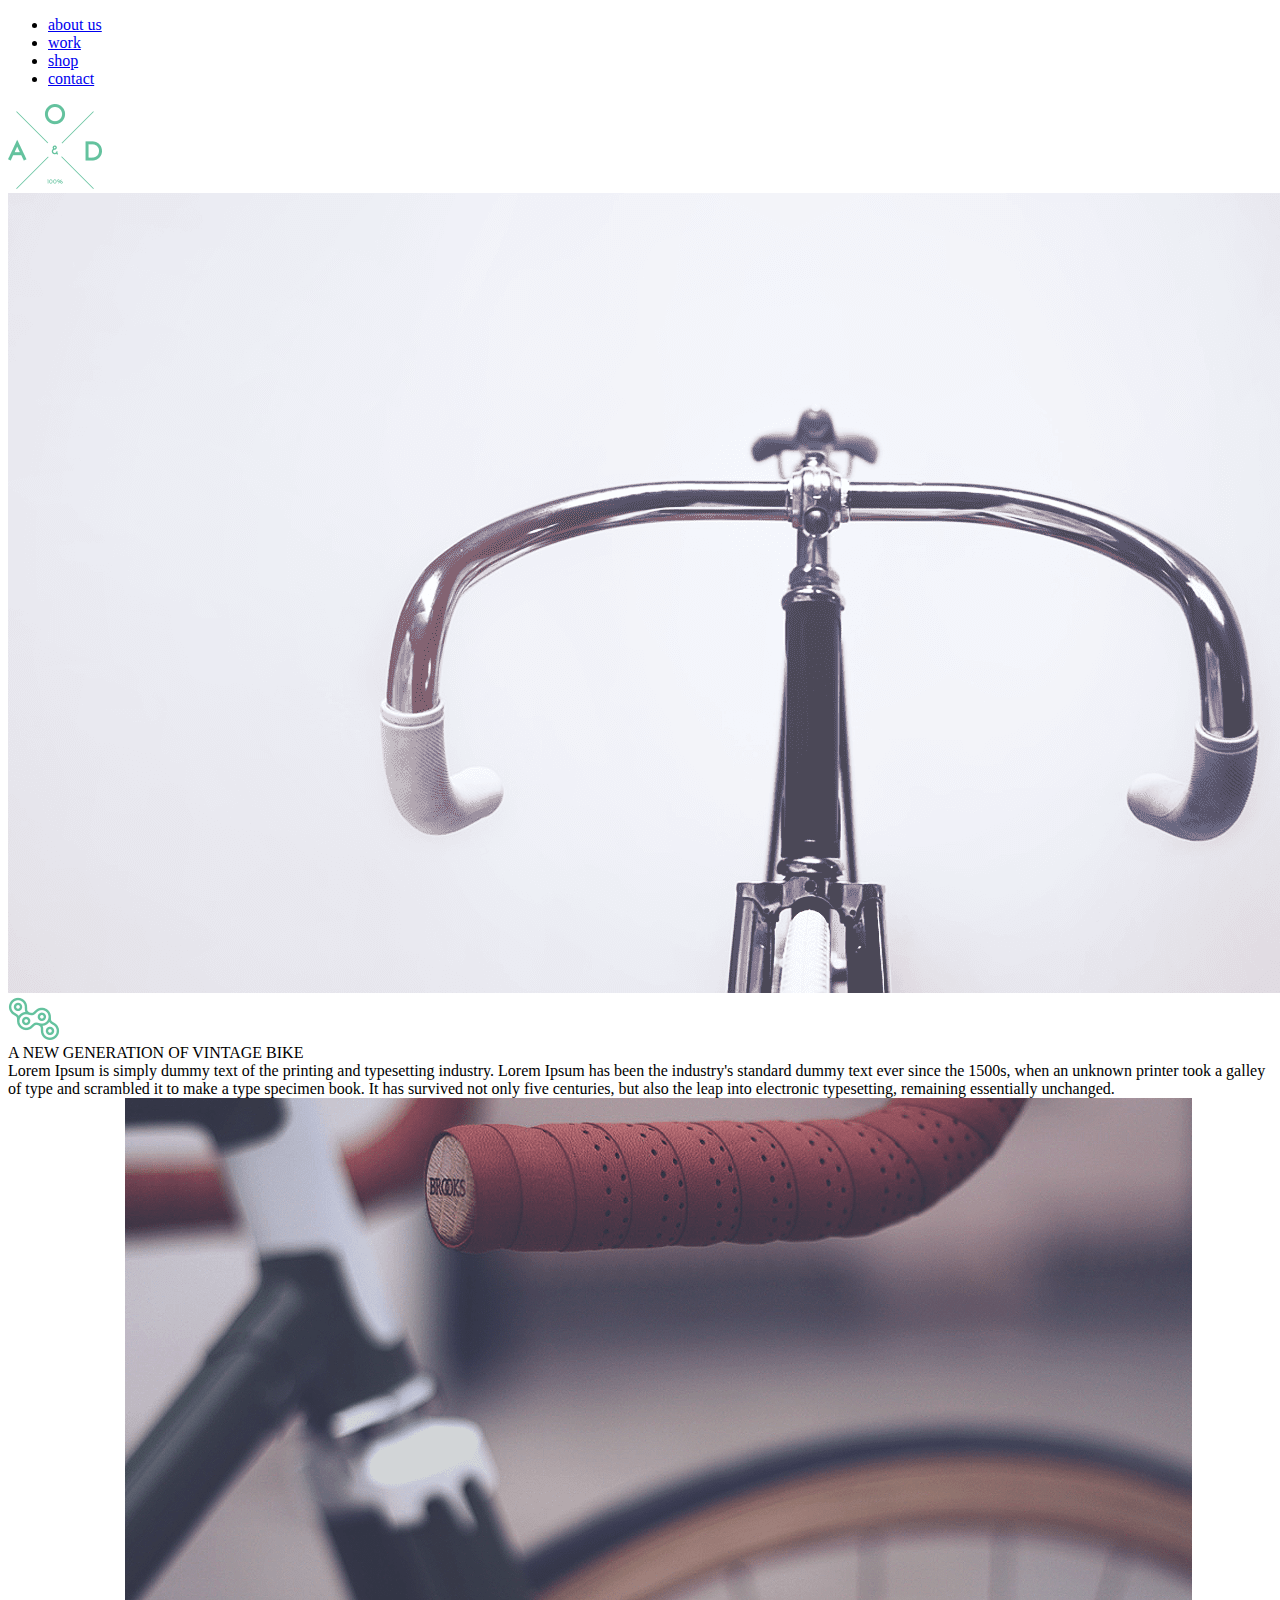
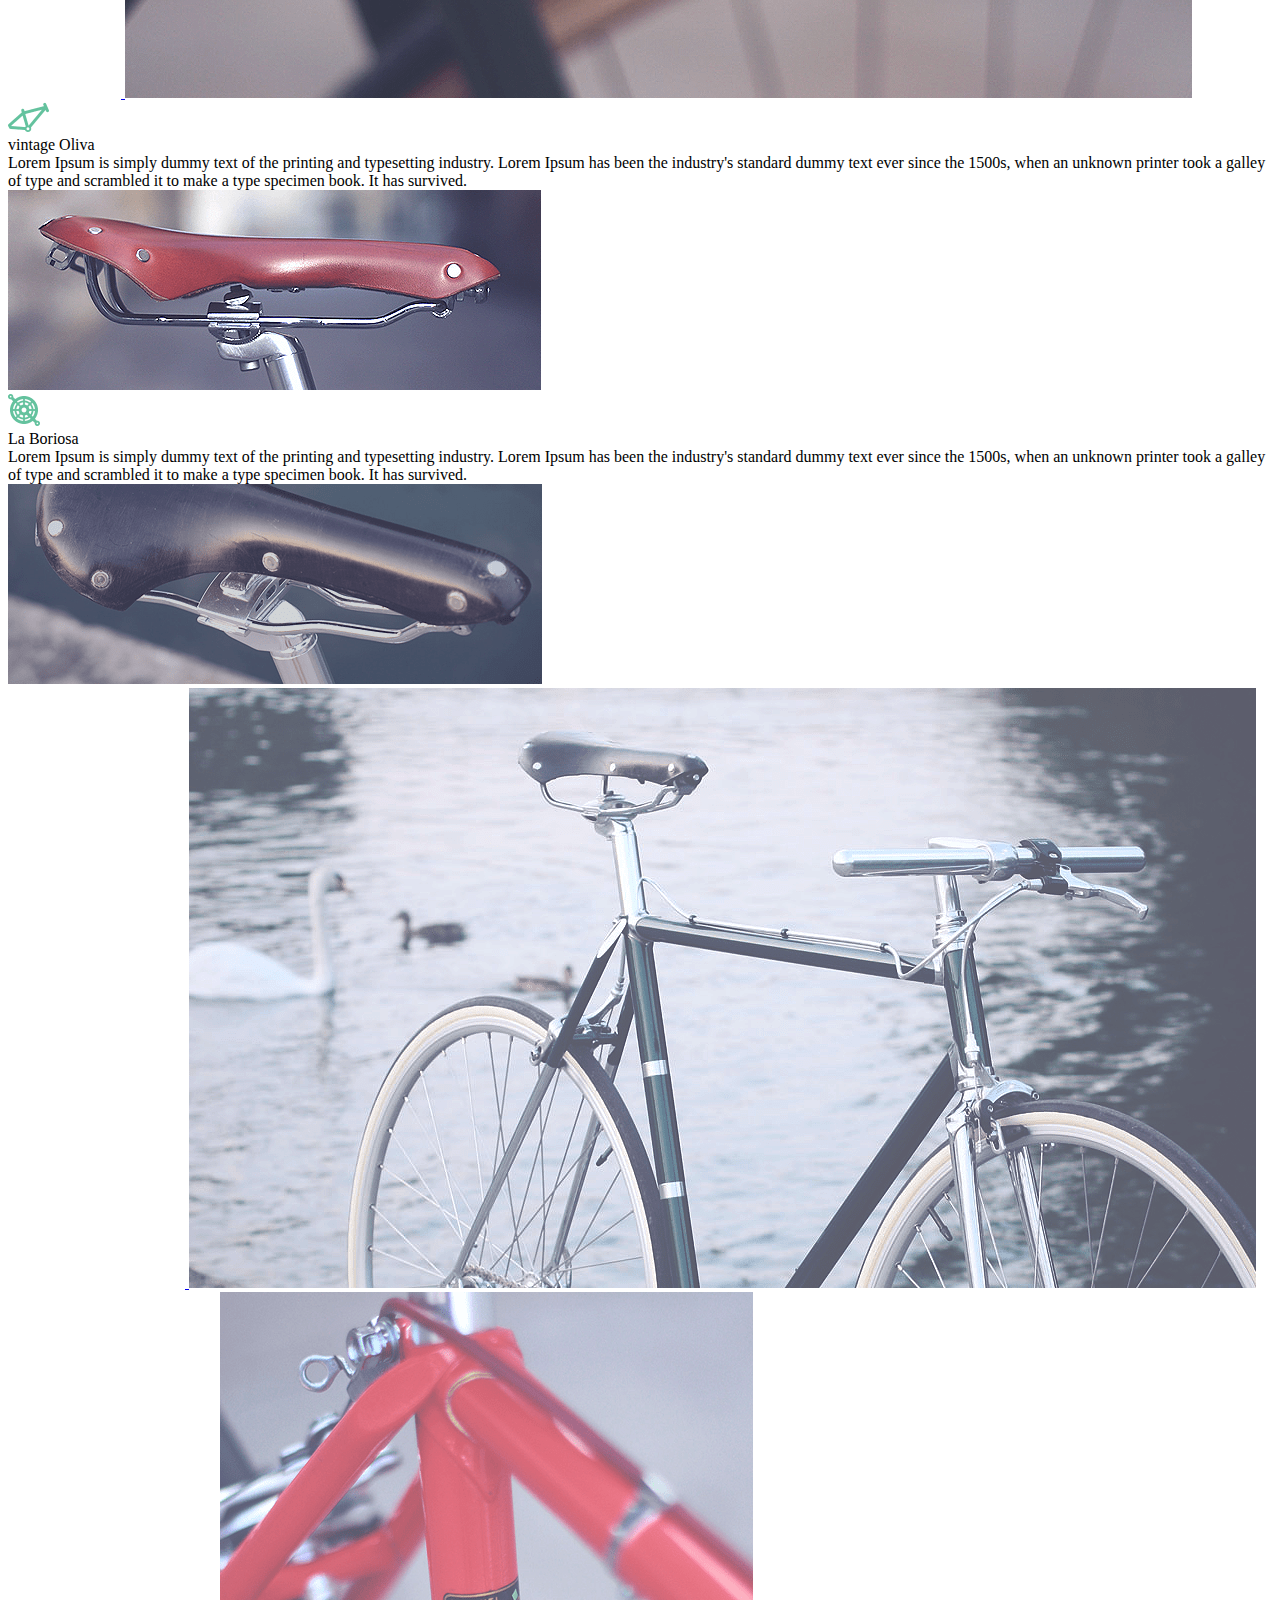
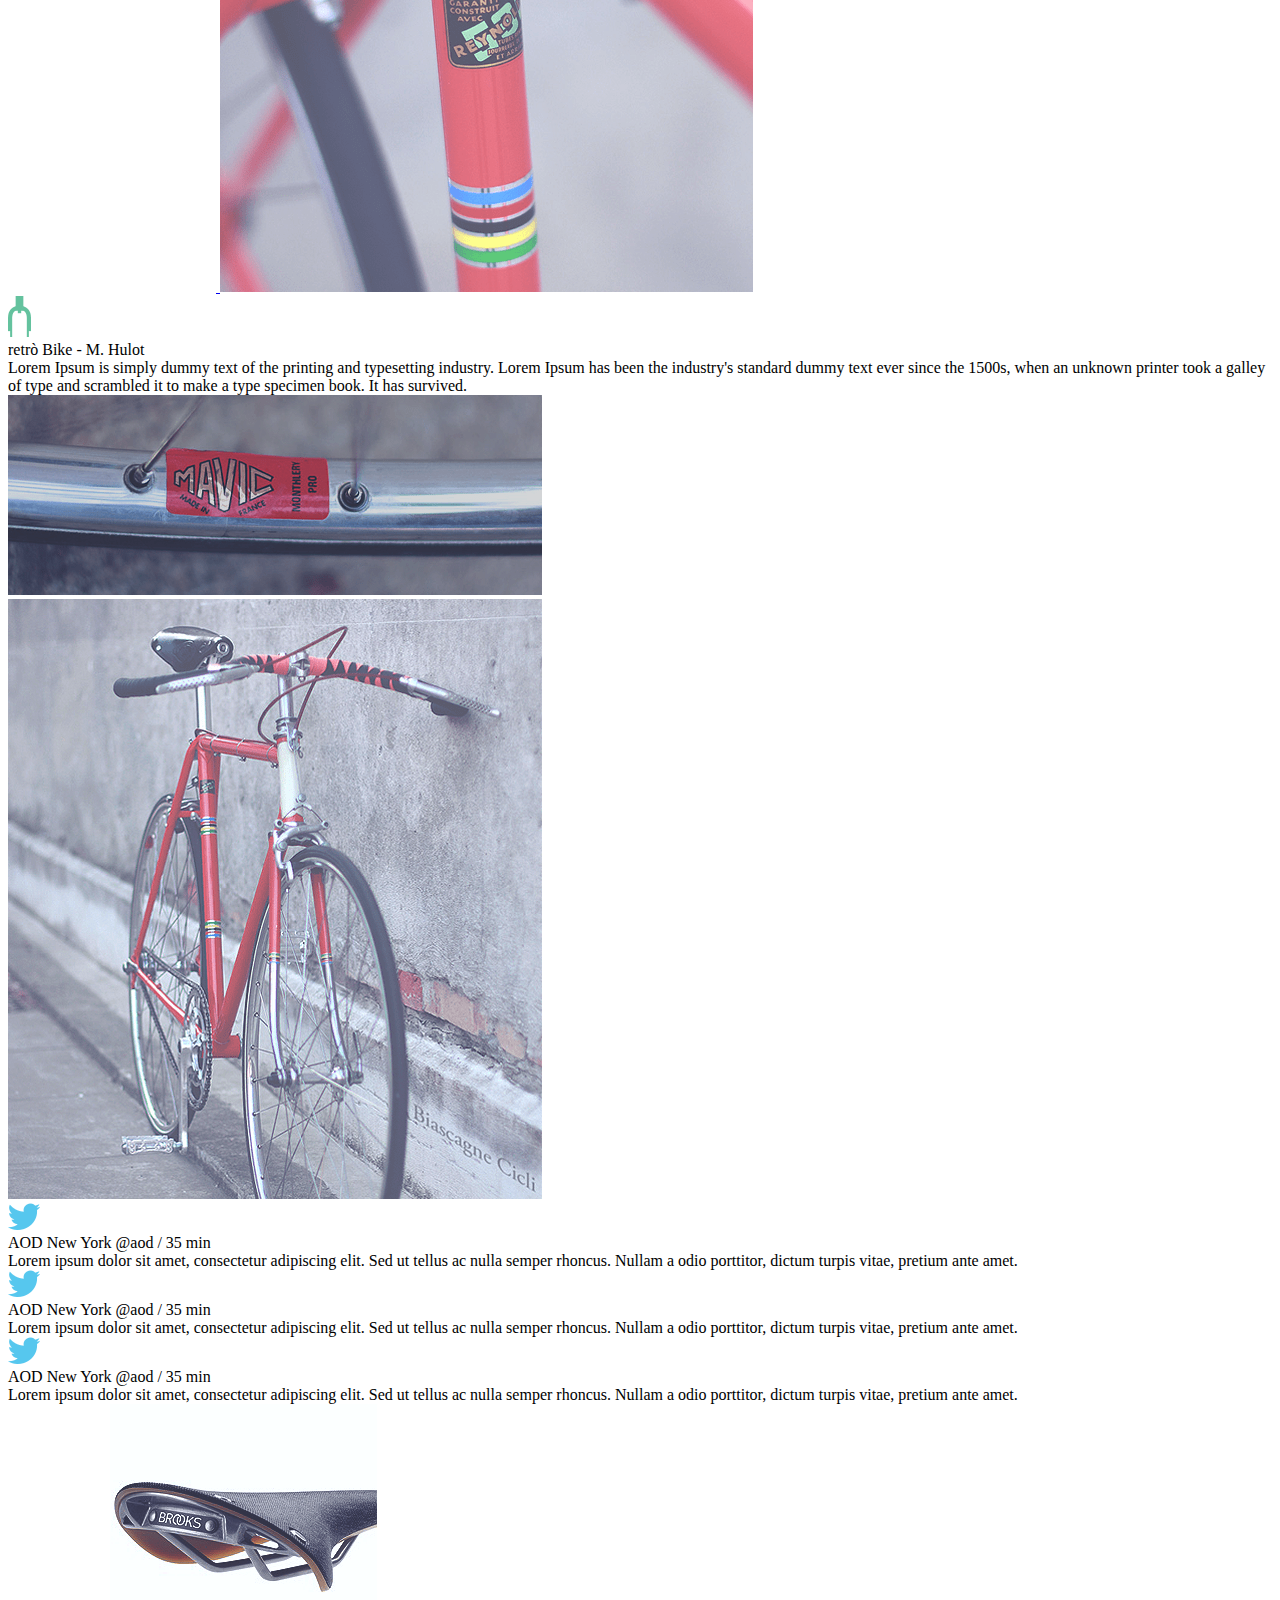
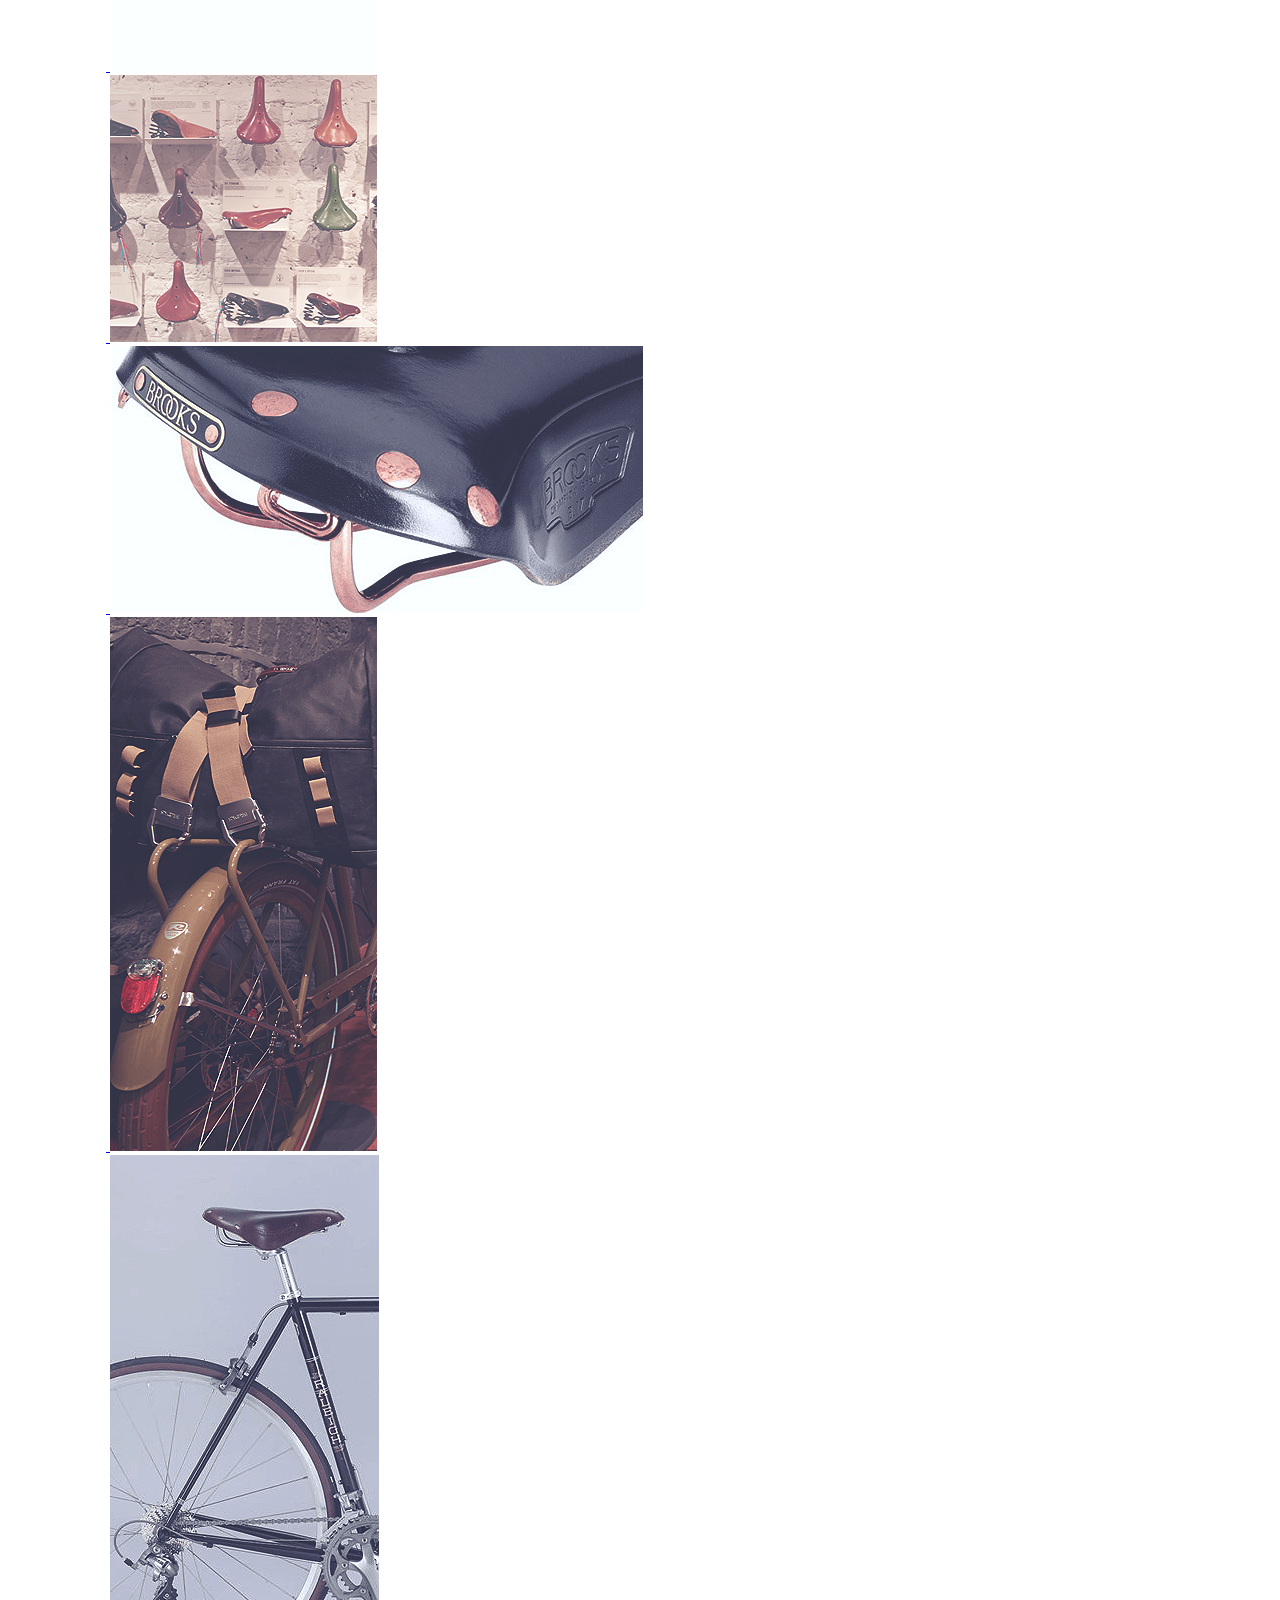
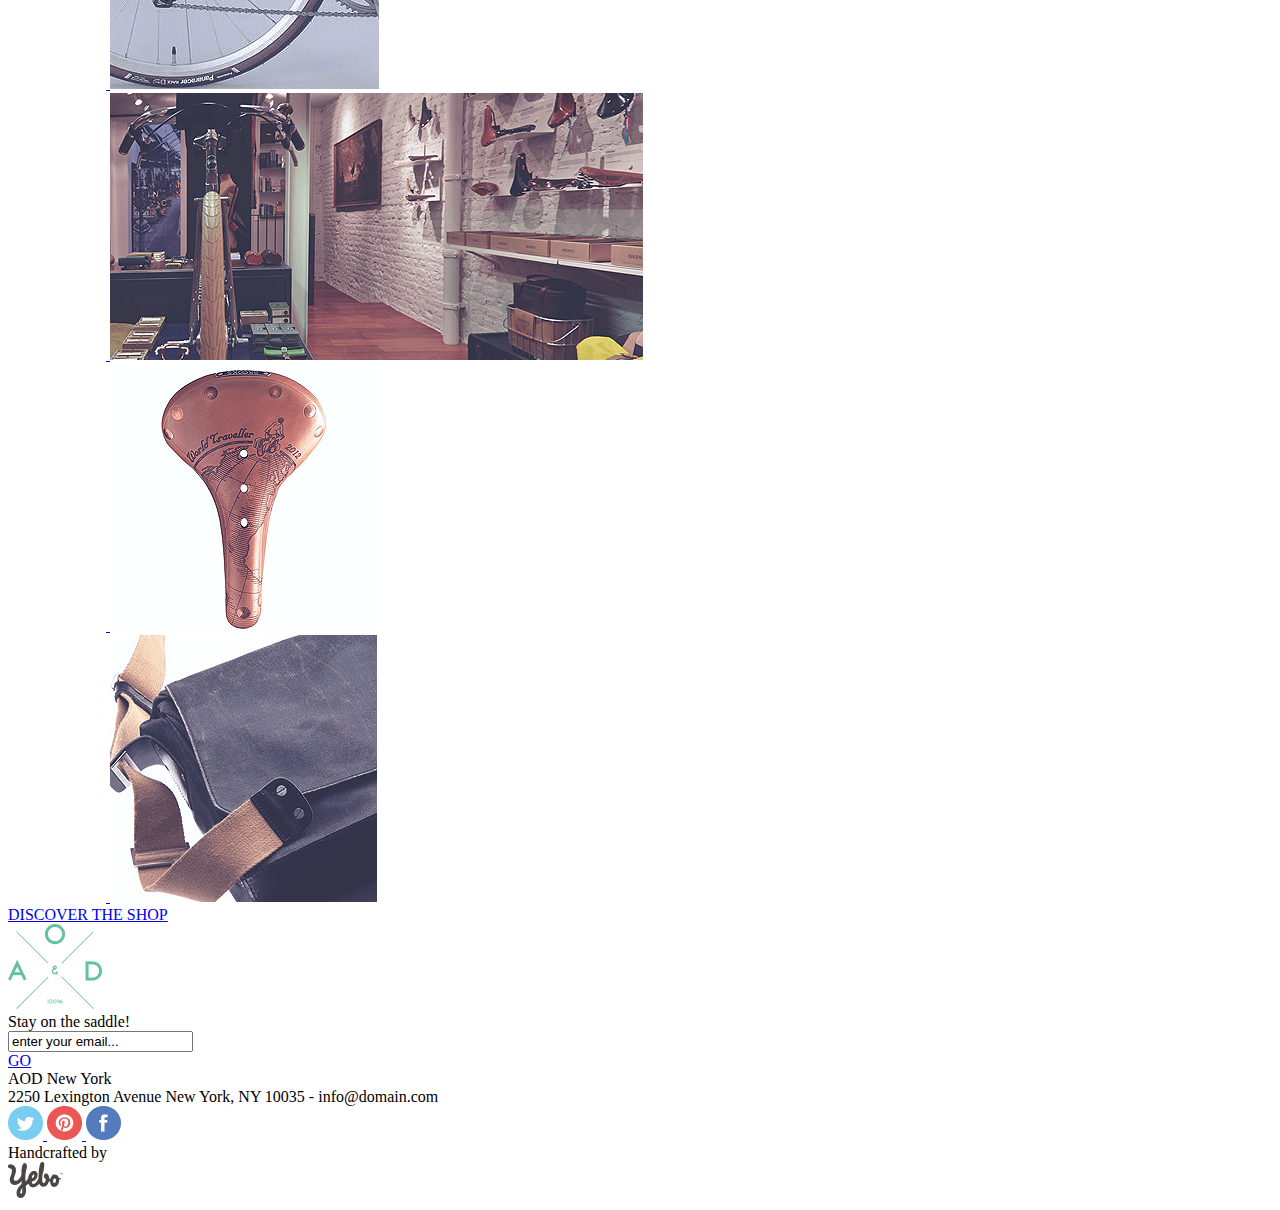
==== index.html @ 43a69ea1 "Add files via upload" ====
<!DOCTYPE html>
<html lang="en">

<head>
    <meta charset="UTF-8">
    <meta http-equiv="X-UA-Compatible" content="IE=edge">
    <meta name="viewport" content="width=device-width">
    <link rel="stylesheet" href="../css/style.css">
    <link rel="shortcut icon" href="img/icons/favicon/favicon.ico" type="image/x-icon">
    <title>Практика по Адаптиву</title>
</head>

<body>
    <div class="wrapper">
        <main class="page">
            <header class="header">
    <div class="header__row">
        <div class="header__burger">
            <span></span>
            <span></span>
            <span></span>
        </div>
        <ul class="header__menu">
            <li>
                <a class="header__link" href="#">about us</a>
            </li>
            <li>
                <a class="header__link" href="#">work</a>
            </li>
            <li>
                <a class="header__link" href="#">shop</a>
            </li>
            <li>
                <a class="header__link" href="#">contact</a>
            </li>
        </ul>
        <a href="#" class="header__logo">
            <img src="../img/icons/logo6/logo.png" alt="">
        </a>
    </div>
</header>
            <div class="fullscreen">
                <div class="fullscreen__bi ibj">
                    <img src="img/top.png" alt="">
                </div>
            </div>
            <div class="content">
                <div class="text">
                    <div class="container">
                        <div class="text__column">
                            <div class="text__icon">
                                <img src="img/icons/icon1/icon.png" alt="">
                            </div>
                            <div class="text__title">
                                A NEW GENERATION OF VINTAGE BIKE
                            </div>
                            <div class="text__text">
                                Lorem Ipsum is simply dummy text of the printing and typesetting industry. Lorem Ipsum
                                has been the
                                industry's standard dummy text ever since the 1500s, when an unknown printer took a
                                galley of type
                                and scrambled it to make a type specimen book. It has survived not only five centuries,
                                but also the
                                leap into electronic typesetting, remaining essentially unchanged.
                            </div>
                        </div>
                    </div>
                </div>
                <div class="brands">
                    <div class="brands__row">
                        <div class="brands__column brands__column_b">
                            <div class="brands__item item">
                                <a href="#" class="item__logo">
                                    <img src="img/icons/logo1/logo.png" alt="">
                                </a>
                                <a href="#" class="item__image ibj">
                                    <img src="img/img-01/img-01.png" alt="">
                                </a>
                            </div>
                        </div>
                        <div class="brands__column">
                            <div class="brands__content block">
                                <div class="block__icon">
                                    <img src="img/icons/icon2/icon.png" alt="">
                                </div>
                                <div class="block__title">
                                    vintage Oliva
                                </div>
                                <div class="block__text">
                                    Lorem Ipsum is simply dummy text of the printing and typesetting industry. Lorem
                                    Ipsum
                                    has been the industry's standard dummy text ever since the 1500s, when an
                                    unknown
                                    printer took a galley of type and scrambled it to make a type specimen book. It
                                    has
                                    survived.
                                </div>
                            </div>
                            <div class="brands__img ibj">
                                <img src="img/layer-11.png" alt="">
                            </div>
                        </div>
                    </div>
                </div>
                <div class="brands">
                    <div class="brands__row">
                        <div class="brands__column">
                            <div class="brands__content block">
                                <div class="block__icon">
                                    <img src="img/icons/icon3/icon.png" alt="">
                                </div>
                                <div class="block__title">
                                    La Boriosa
                                </div>
                                <div class="block__text">
                                    Lorem Ipsum is simply dummy text of the printing and typesetting industry. Lorem
                                    Ipsum has been the industry's standard dummy text ever since the 1500s, when an
                                    unknown printer took a galley of type and scrambled it to make a type specimen book.
                                    It has survived.
                                </div>
                            </div>
                            <div class="brands__img ibj">
                                <img src="img/img-02.png" alt="">
                            </div>
                        </div>
                        <div class="brands__column brands__column_b">
                            <div class="brands__item item">
                                <a href="#" class="item__logo">
                                    <img src="img/icons/logo2/logo.png" alt="">
                                </a>
                                <a href="#" class="item__image ibj">
                                    <img src="img/layer-12.png" alt="">
                                </a>
                            </div>
                        </div>
                    </div>
                </div>
                <div class="brands">
                    <div class="brands__row">
                        <div class="brands__column">
                            <div class="brands__item item">
                                <a href="#" class="item__logo">
                                    <img src="img/icons/logo3/logo.png" alt="">
                                </a>
                                <a href="#" class="item__image ibj">
                                    <img src="img/layer-15.png" alt="">
                                </a>
                            </div>
                        </div>
                        <div class="brands__column">
                            <div class="brands__content block">
                                <div class="block__icon">
                                    <img src="img/icons/icon4/icon.png" alt="">
                                </div>
                                <div class="block__title">
                                    retrò Bike - M. Hulot
                                </div>
                                <div class="block__text">
                                    Lorem Ipsum is simply dummy text of the printing and typesetting industry. Lorem
                                    Ipsum has been the industry's standard dummy text ever since the 1500s, when an
                                    unknown printer took a galley of type and scrambled it to make a type specimen book.
                                    It has survived.
                                </div>
                            </div>
                            <div class="brands__img ibj">
                                <img src="img/img-03.png" alt="">
                            </div>
                        </div>

                        <div class="brands__column">
                            <div class="brands__item item">
                                <div class="item__image ibj">
                                    <img src="img/layer-14.png" alt="">
                                </div>
                            </div>
                        </div>
                    </div>
                </div>
                <div class="slider">
                    <div class="container">
                        <div class="slider__body">
                            <div class="slider__item">
                                <div class="slider__icon">
                                    <img src="img/icons/icon5/icon.png" alt="">
                                </div>
                                <div class="slider__title">
                                    AOD New York @aod <span>/ 35 min</span>
                                </div>
                                <div class="slider__text">
                                    Lorem ipsum dolor sit amet, consectetur adipiscing elit. Sed ut tellus ac nulla
                                    semper
                                    rhoncus. Nullam a odio porttitor, dictum turpis vitae, pretium ante amet.
                                </div>
                            </div>
                            <div class="slider__item">
                                <div class="slider__icon">
                                    <img src="img/icons/icon5/icon.png" alt="">
                                </div>
                                <div class="slider__title">
                                    AOD New York @aod <span>/ 35 min</span>
                                </div>
                                <div class="slider__text">
                                    Lorem ipsum dolor sit amet, consectetur adipiscing elit. Sed ut tellus ac nulla
                                    semper
                                    rhoncus. Nullam a odio porttitor, dictum turpis vitae, pretium ante amet.
                                </div>
                            </div>
                            <div class="slider__item">
                                <div class="slider__icon">
                                    <img src="img/icons/icon5/icon.png" alt="">
                                </div>
                                <div class="slider__title">
                                    AOD New York @aod <span>/ 35 min</span>
                                </div>
                                <div class="slider__text">
                                    Lorem ipsum dolor sit amet, consectetur adipiscing elit. Sed ut tellus ac nulla
                                    semper
                                    rhoncus. Nullam a odio porttitor, dictum turpis vitae, pretium ante amet.
                                </div>
                            </div>
                        </div>
                    </div>


                </div>
                <div class="shop">
                    <div class="shop__body">
                        <div class="shop__column shop__column_big">
                            <div class="shop__block block-shop">
                                <div class="block-shop__row">
                                    <div class="block-shop__column">
                                        <div class="block-shop__item block-shop__item_l item">
                                            <a href="#" class="item__logo">
                                                <img src="img/icons/logo4/icon-text.png" alt="">
                                            </a>
                                            <a href="#" class="item__image item__image ibj">
                                                <img src="img/img-02/img-01.png" alt="">
                                            </a>
                                        </div>
                                    </div>
                                    <div class="block-shop__column">
                                        <div class="block-shop__item block-shop__item_l item">
                                            <a href="#" class="item__logo">
                                                <img src="img/icons/logo4/icon-text.png" alt="">
                                            </a>
                                            <a href="#" class="item__image item__image ibj">
                                                <img src="../img/layer-21.png" alt="">
                                            </a>
                                        </div>
                                    </div>
                                </div>
                                <div class="block-shop__item item">
                                    <a href="#" class="item__logo">
                                        <img src="img/icons/logo4/icon-text.png" alt="">
                                    </a>
                                    <a href="#" class="item__image item__image ibj">
                                        <img src="../img/layer-20.png" alt="">
                                    </a>
                                </div>
                            </div>
                        </div>
                        <div class="shop__column">
                            <div class="shop__block block-shop">
                                <div class="block-shop__item block-shop__item_b item">
                                    <a href="#" class="item__logo">
                                        <img src="img/icons/logo4/icon-text.png" alt="">
                                    </a>
                                    <a href="#" class="item__image item__image ibj">
                                        <img src="img/layer-22.png" alt="">
                                    </a>
                                </div>
                            </div>
                        </div>
                        <div class="shop__column">
                            <div class="shop__block block-shop">
                                <div class="block-shop__item block-shop__item_b item">
                                    <a href="#" class="item__logo">
                                        <img src="img/icons/logo4/icon-text.png" alt="">
                                    </a>
                                    <a href="#" class="item__image item__image ibj">
                                        <img src="img/layer-25.png" alt="">
                                    </a>
                                </div>
                            </div>
                        </div>
                        <div class="shop__column shop__column_big">
                            <div class="shop__block block-shop">
                                <div class="block-shop__item item">
                                    <a href="#" class="item__logo">
                                        <img src="img/icons/logo4/icon-text.png" alt="">
                                    </a>
                                    <a href="#" class="item__image item__image ibj">
                                        <img src="img/layer-23.png" alt="">
                                    </a>
                                </div>
                                <div class="block-shop__row">
                                    <div class="block-shop__column">
                                        <div class="block-shop__item block-shop__item_l item">
                                            <a href="#" class="item__logo">
                                                <img src="img/icons/logo4/icon-text.png" alt="">
                                            </a>
                                            <a href="#" class="item__image item__image ibj">
                                                <img src="img/layer-24.png" alt="">
                                            </a>
                                        </div>
                                    </div>
                                    <div class="block-shop__column">
                                        <div class="block-shop__item block-shop__item_l item">
                                            <a href="#" class="item__logo">
                                                <img src="img/icons/logo4/icon-text.png" alt="">
                                            </a>
                                            <a href="#" class="item__image item__image ibj">
                                                <img src="img/img-08.png" alt="">
                                            </a>
                                        </div>
                                    </div>
                                </div>
                            </div>
                        </div>
                    </div>
                    <div class="shop__footer">
                        <div class="container">
                            <div class="shop__button-2">
                                <a href="#" class="btn">DISCOVER THE SHOP</a>
                            </div>
                        </div>
                    </div>
                </div>
                <div class="email">
                    <div class="container">
                        <div class="email__column">
                            <div href="#" class="email__logo">
                                <img src="../img/icons/logo6/logo.png" alt="">
                            </div>
                            <div class="email__title">
                                Stay on the saddle!
                            </div>
                            <div class="email__row">
                                <div class="email__input">
                                    <input type="text" value="enter your email... " class="input">
                                </div>
                                <div class="email__button">
                                    <a href="#" class="button">GO</a>
                                </div>
                            </div>
                        </div>
                    </div>
                </div>
            </div>
            <footer class="footer">
    <div class="container">
        <div class="footer__row">
            <div class="footer__column">
                <div class="footer__title">
                    AOD New York
                </div>
                <div class="footer__data">
                    <span>2250 Lexington Avenue</span> 
                    <span>New York, NY 10035 - info@domain.com</span>
                </div>
            </div>
            <div class="footer__icons">
                <a href="#" class="icon">
                    <img src="img/icons/icon6/vector-smart-object.png" alt="">
                </a>
                <a href="#" class="icon">
                    <img src="img/icons/icon7/vector-smart-object.png" alt="">
                </a>
                <a href="#" class="icon">
                    <img src="img/icons/icon8/vector-smart-object.png" alt="">
                </a>
            </div>
            <div class="footer__made">
                <div class="footer__text">
                    Handcrafted by
                </div>
                <div class="footer__logo">
                    <img src="img/icons/logo5/y-e-b-o-logo.png" alt="">
                </div>
            </div>
        </div>
    </div>
</footer>
        </main>
    </div>

    <script src="https://code.jquery.com/jquery-3.6.0.min.js"></script>
    <script src="js/slick.min.js"></script>
    <script src="js/script.js"></script>

</body>

</html>
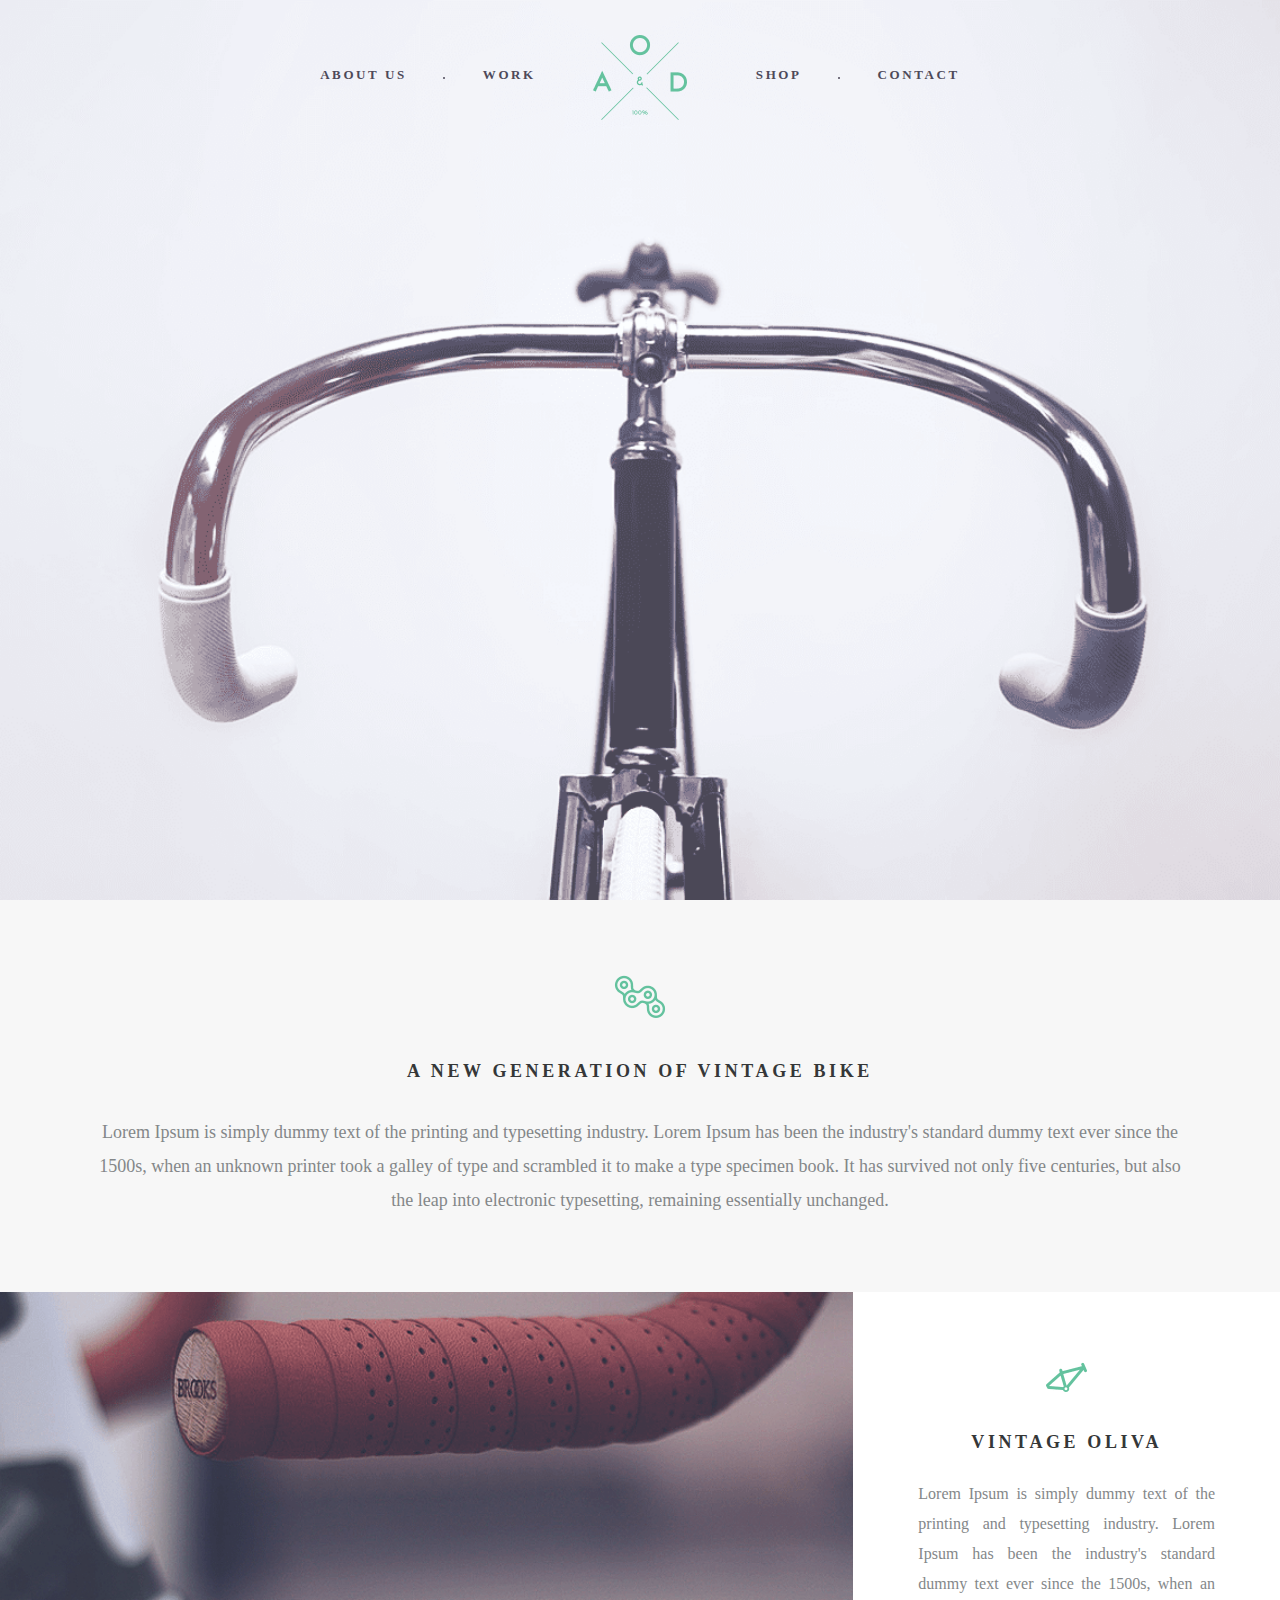
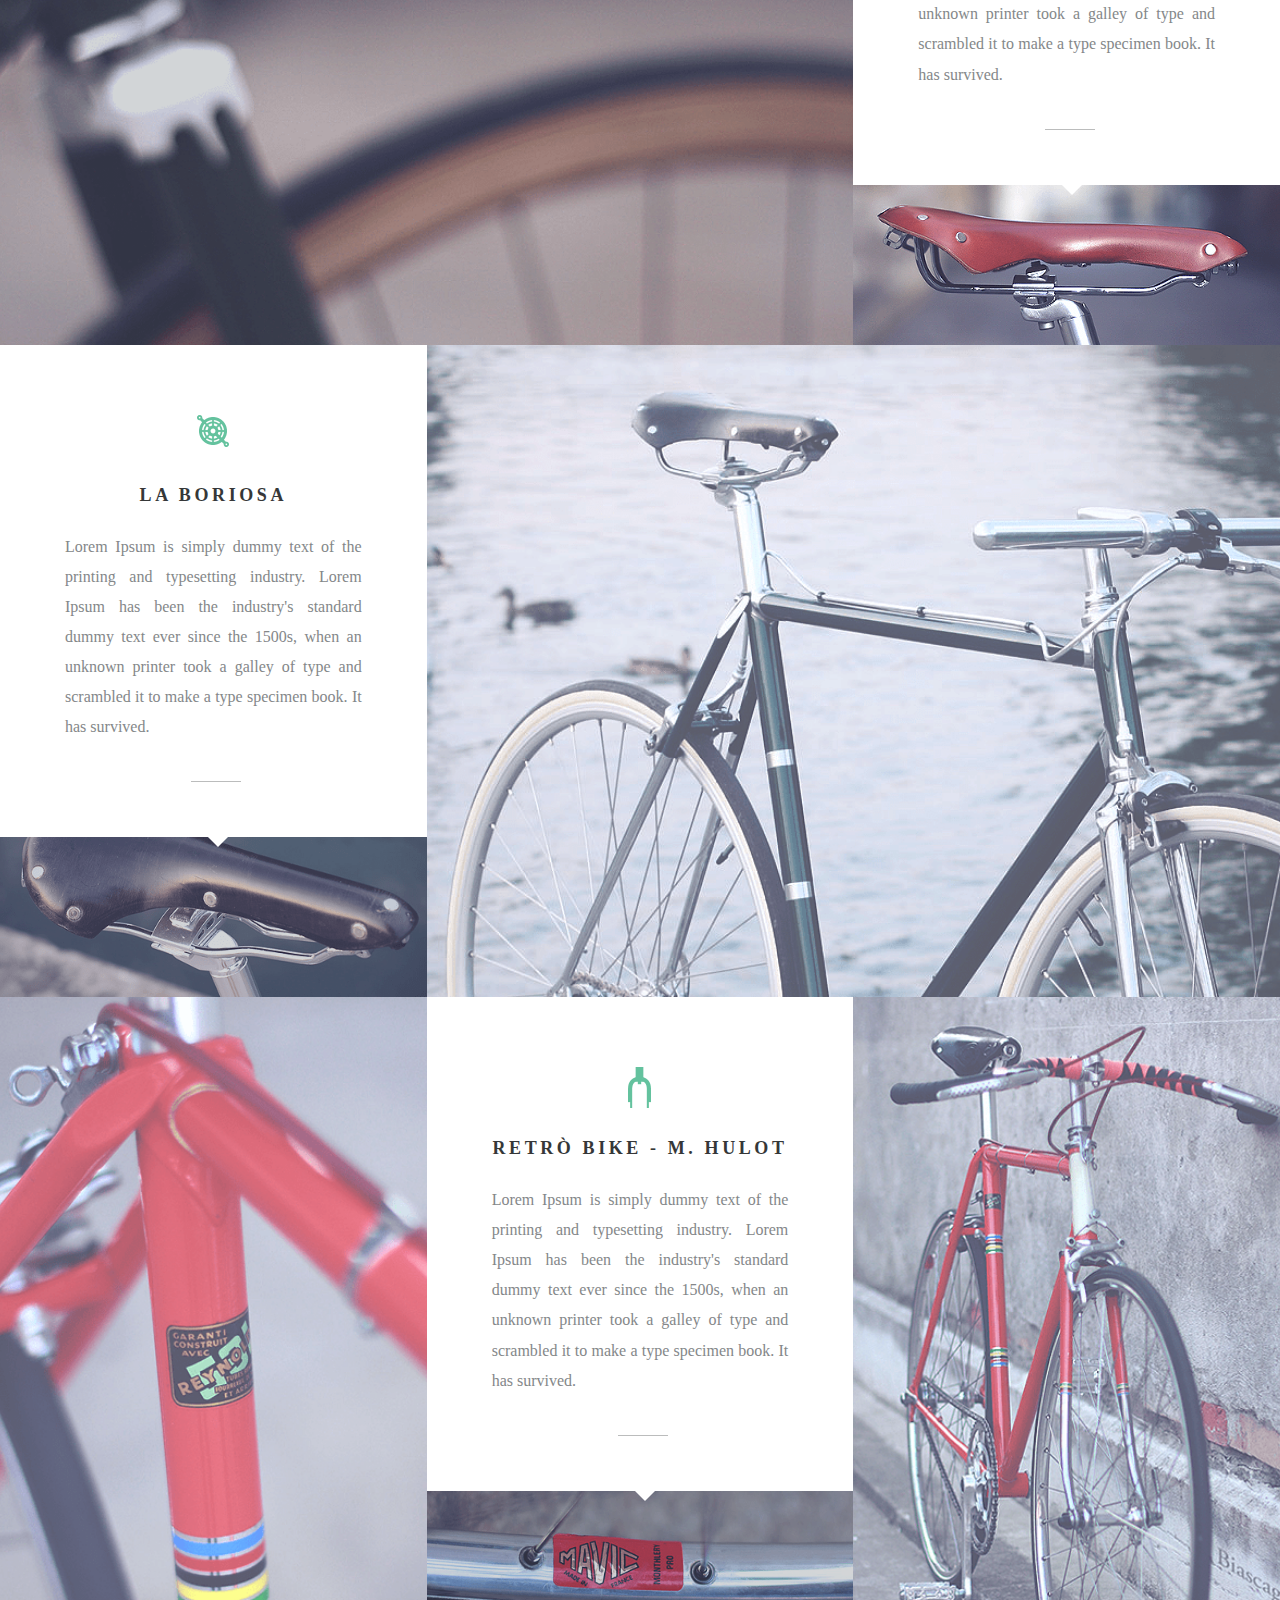
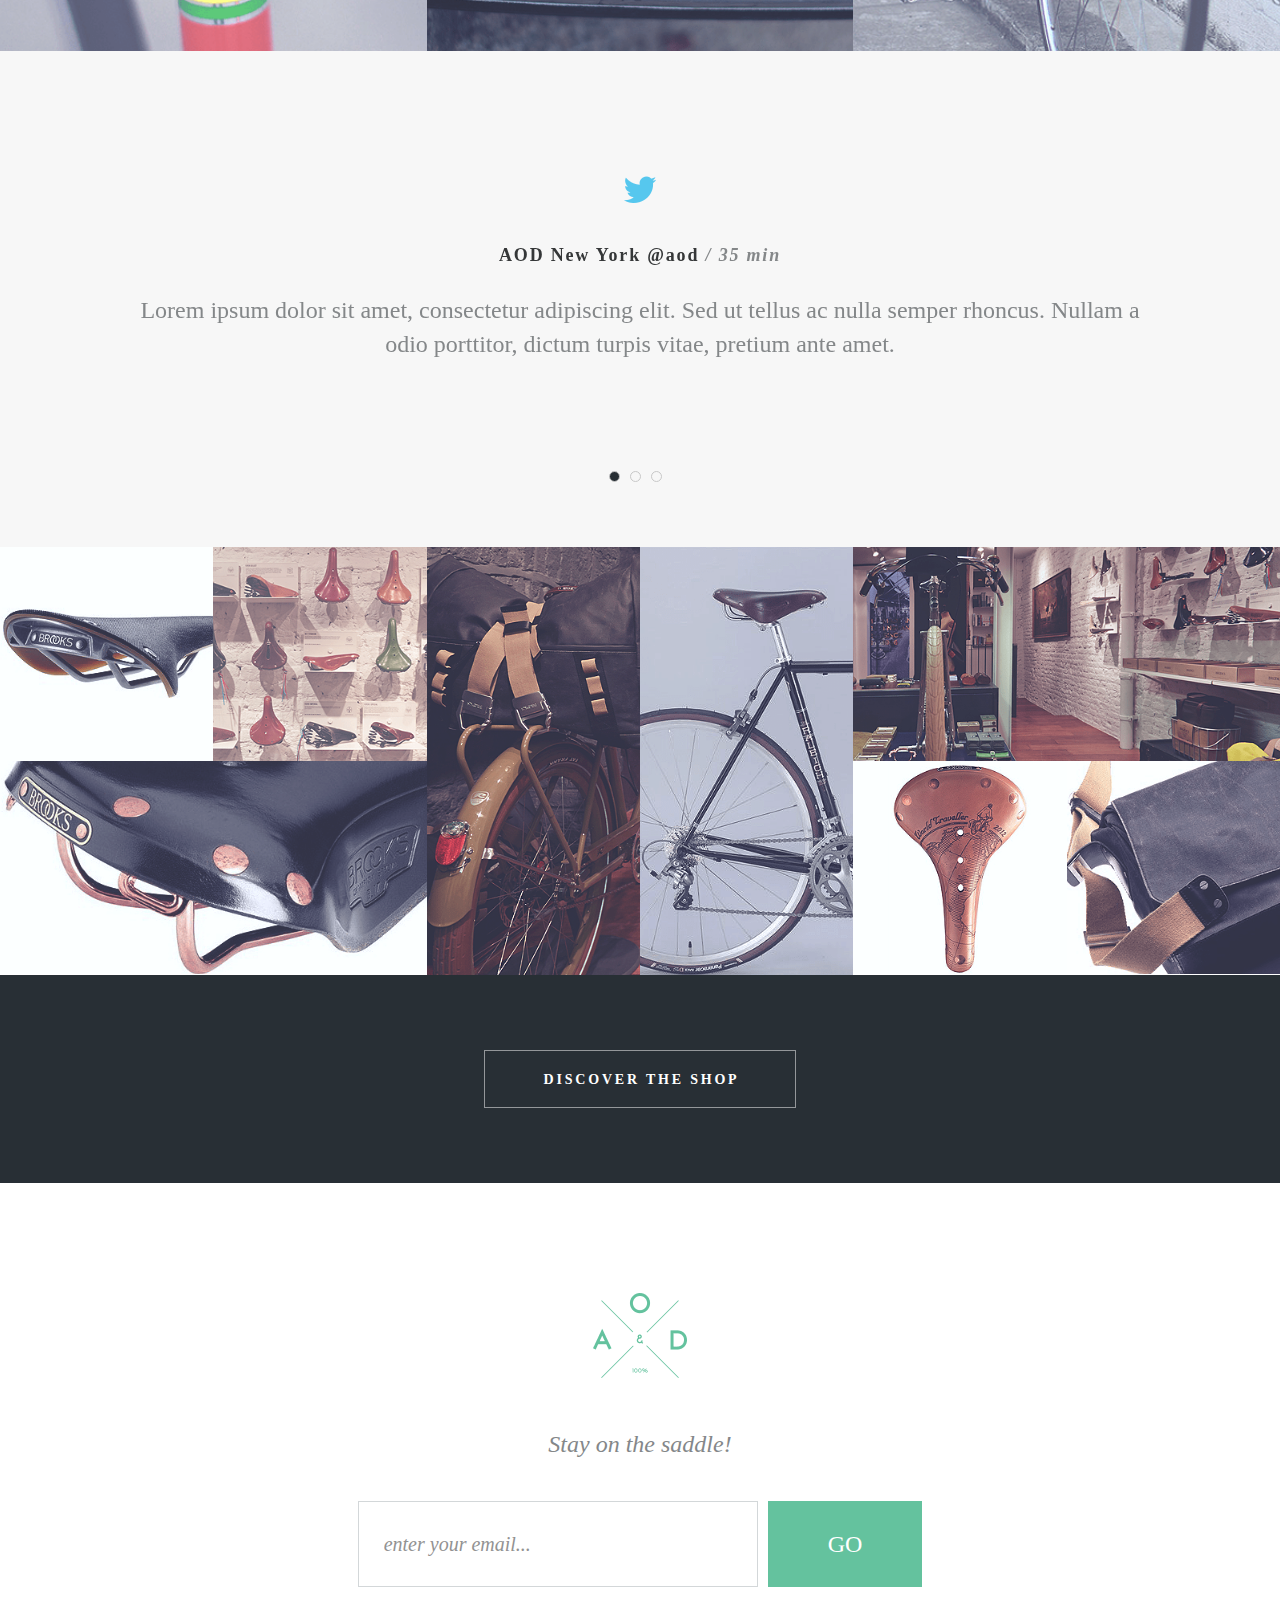
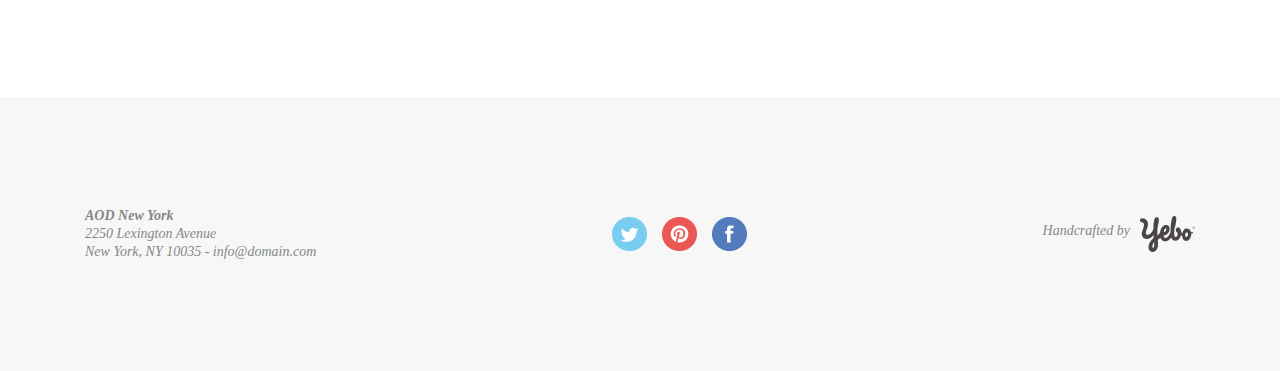
==== commit e59c2bb7: "Update index.html" ====
--- a/index.html
+++ b/index.html
@@ -5,7 +5,7 @@
     <meta charset="UTF-8">
     <meta http-equiv="X-UA-Compatible" content="IE=edge">
     <meta name="viewport" content="width=device-width">
-    <link rel="stylesheet" href="../css/style.css">
+    <link rel="stylesheet" href="style.css">
     <link rel="shortcut icon" href="img/icons/favicon/favicon.ico" type="image/x-icon">
     <title>Практика по Адаптиву</title>
 </head>
@@ -244,7 +244,7 @@
                                                 <img src="img/icons/logo4/icon-text.png" alt="">
                                             </a>
                                             <a href="#" class="item__image item__image ibj">
-                                                <img src="../img/layer-21.png" alt="">
+                                                <img src="img/layer-21.png" alt="">
                                             </a>
                                         </div>
                                     </div>
@@ -254,7 +254,7 @@
                                         <img src="img/icons/logo4/icon-text.png" alt="">
                                     </a>
                                     <a href="#" class="item__image item__image ibj">
-                                        <img src="../img/layer-20.png" alt="">
+                                        <img src="img/layer-20.png" alt="">
                                     </a>
                                 </div>
                             </div>
@@ -330,7 +330,7 @@
                     <div class="container">
                         <div class="email__column">
                             <div href="#" class="email__logo">
-                                <img src="../img/icons/logo6/logo.png" alt="">
+                                <img src="img/icons/logo6/logo.png" alt="">
                             </div>
                             <div class="email__title">
                                 Stay on the saddle!
@@ -385,9 +385,9 @@
     </div>
 
     <script src="https://code.jquery.com/jquery-3.6.0.min.js"></script>
-    <script src="js/slick.min.js"></script>
-    <script src="js/script.js"></script>
+    <script src="slick.min.js"></script>
+    <script src="script.js"></script>
 
 </body>
 
-</html>+</html>
--- a/style.css
+++ b/style.css
@@ -0,0 +1,847 @@
+@charset "UTF-8";
+/*Обнуление*/
+@import url("https://fonts.googleapis.com/css2?family=Lato:ital,wght@0,400;0,700;1,400;1,700&display=swap");
+* {
+  padding: 0;
+  margin: 0;
+  border: 0; }
+
+*, *:before, *:after {
+  -moz-box-sizing: border-box;
+  -webkit-box-sizing: border-box;
+  box-sizing: border-box; }
+
+:focus, :active {
+  outline: none; }
+
+a:focus, a:active {
+  outline: none; }
+
+nav, footer, header, aside {
+  display: block; }
+
+html, body {
+  height: 100%;
+  width: 100%;
+  font-size: 100%;
+  line-height: 1;
+  font-size: 14px;
+  -ms-text-size-adjust: 100%;
+  -moz-text-size-adjust: 100%;
+  -webkit-text-size-adjust: 100%; }
+
+input, button, textarea {
+  font-family: inherit; }
+
+input::-ms-clear {
+  display: none; }
+
+button {
+  cursor: pointer; }
+
+button::-moz-focus-inner {
+  padding: 0;
+  border: 0; }
+
+a, a:visited {
+  text-decoration: none; }
+
+a:hover {
+  text-decoration: none; }
+
+ul li {
+  list-style: none; }
+
+img {
+  vertical-align: top; }
+
+h1, h2, h3, h4, h5, h6 {
+  font-size: inherit;
+  font-weight: inherit; }
+
+/*--------------------*/
+.footer {
+  padding: 110px 0px;
+  background-color: #f7f7f7; }
+  @media (max-width: 767px) {
+    .footer {
+      padding: 50px 0px; } }
+  .footer__row {
+    display: -webkit-box;
+    display: -ms-flexbox;
+    display: flex;
+    -webkit-box-pack: justify;
+    -ms-flex-pack: justify;
+    justify-content: space-between;
+    -webkit-box-align: center;
+    -ms-flex-align: center;
+    align-items: center; }
+    @media (max-width: 767px) {
+      .footer__row {
+        -webkit-box-orient: vertical;
+        -webkit-box-direction: normal;
+        -ms-flex-direction: column;
+        flex-direction: column; } }
+  .footer__column {
+    display: -webkit-box;
+    display: -ms-flexbox;
+    display: flex;
+    -webkit-box-orient: vertical;
+    -webkit-box-direction: normal;
+    -ms-flex-direction: column;
+    flex-direction: column;
+    -webkit-box-pack: center;
+    -ms-flex-pack: center;
+    justify-content: center;
+    -webkit-box-align: start;
+    -ms-flex-align: start;
+    align-items: flex-start; }
+    @media (max-width: 767px) {
+      .footer__column {
+        -webkit-box-align: center;
+        -ms-flex-align: center;
+        align-items: center; } }
+  .footer__title {
+    font-weight: bold;
+    font-size: 14px;
+    font-stretch: normal;
+    font-style: italic;
+    line-height: 1.29;
+    letter-spacing: normal;
+    text-align: left;
+    color: #848789; }
+  .footer__data {
+    display: -webkit-box;
+    display: -ms-flexbox;
+    display: flex;
+    -webkit-box-orient: vertical;
+    -webkit-box-direction: normal;
+    -ms-flex-direction: column;
+    flex-direction: column;
+    -webkit-box-pack: center;
+    -ms-flex-pack: center;
+    justify-content: center;
+    -webkit-box-align: start;
+    -ms-flex-align: start;
+    align-items: flex-start; }
+    .footer__data span {
+      font-size: 14px;
+      font-weight: normal;
+      font-stretch: normal;
+      font-style: italic;
+      line-height: 1.29;
+      letter-spacing: normal;
+      text-align: left;
+      color: #848789; }
+    @media (max-width: 767px) {
+      .footer__data {
+        -webkit-box-align: center;
+        -ms-flex-align: center;
+        align-items: center;
+        margin: 10px 0px 0px 0px; }
+      .footer__data span:last-child {
+        text-align: center;
+        margin: 5px 0px 0px 0px; } }
+  .footer__icons {
+    display: -webkit-box;
+    display: -ms-flexbox;
+    display: flex;
+    -webkit-box-pack: center;
+    -ms-flex-pack: center;
+    justify-content: center;
+    -webkit-box-align: center;
+    -ms-flex-align: center;
+    align-items: center; }
+    @media (max-width: 767px) {
+      .footer__icons {
+        margin: 40px 0px; } }
+    .footer__icons .icon {
+      -webkit-box-flex: 0;
+      -ms-flex: 0 1 35px;
+      flex: 0 1 35px;
+      margin: 0px 15px 0px 0px; }
+      .footer__icons .icon:last-child {
+        margin: 0px; }
+  .footer__made {
+    display: -webkit-box;
+    display: -ms-flexbox;
+    display: flex;
+    -webkit-box-pack: center;
+    -ms-flex-pack: center;
+    justify-content: center;
+    -webkit-box-align: center;
+    -ms-flex-align: center;
+    align-items: center; }
+  .footer__text {
+    font-size: 14px;
+    font-weight: normal;
+    font-stretch: normal;
+    font-style: italic;
+    line-height: 1.29;
+    letter-spacing: normal;
+    text-align: right;
+    color: #848789;
+    margin: -5px 10px 0px 0px; }
+  .footer__logo {
+    -webkit-box-flex: 0;
+    -ms-flex: 0 1 55px;
+    flex: 0 1 55px; }
+  .footer .container {
+    max-width: 1190px;
+    padding: 0px 40px;
+    margin: 0px auto; }
+
+.header {
+  position: absolute;
+  z-index: 20;
+  top: 35px;
+  width: 100%; }
+  .header__row {
+    display: -webkit-box;
+    display: -ms-flexbox;
+    display: flex;
+    -webkit-box-pack: center;
+    -ms-flex-pack: center;
+    justify-content: center;
+    -webkit-box-align: center;
+    -ms-flex-align: center;
+    align-items: center; }
+    @media (max-width: 767px) {
+      .header__row {
+        -webkit-box-pack: justify;
+        -ms-flex-pack: justify;
+        justify-content: space-between; } }
+  .header__burger {
+    display: none; }
+    @media (max-width: 767px) {
+      .header__burger {
+        display: block;
+        position: relative;
+        width: 40px;
+        height: 30px;
+        -webkit-box-ordinal-group: 3;
+        -ms-flex-order: 2;
+        order: 2;
+        z-index: 3;
+        margin: 0px 30px 0px 0px; }
+      .header__burger span:first-child {
+        position: absolute;
+        height: 3px;
+        width: 100%;
+        background-color: #4d4959;
+        top: 0;
+        -webkit-transition: all 0.6s ease 0s;
+        -o-transition: all 0.6s ease 0s;
+        transition: all 0.6s ease 0s; }
+      .header__burger span:nth-child(2) {
+        position: absolute;
+        height: 3px;
+        width: 100%;
+        background-color: #4d4959;
+        top: 14px;
+        -webkit-transition: all 0.8s ease 0s;
+        -o-transition: all 0.8s ease 0s;
+        transition: all 0.8s ease 0s; }
+      .header__burger span:last-child {
+        position: absolute;
+        height: 3px;
+        width: 100%;
+        background-color: #4d4959;
+        bottom: 0;
+        -webkit-transition: all 0.6s ease 0s;
+        -o-transition: all 0.6s ease 0s;
+        transition: all 0.6s ease 0s; }
+      .header__burger.active span:nth-child(2) {
+        display: none; }
+      .header__burger.active span:first-child {
+        -webkit-transform: rotate(45deg);
+        -ms-transform: rotate(45deg);
+        transform: rotate(45deg);
+        top: 15px;
+        background-color: #fff; }
+      .header__burger.active span:last-child {
+        -webkit-transform: rotate(-45deg);
+        -ms-transform: rotate(-45deg);
+        transform: rotate(-45deg);
+        bottom: 11px;
+        background-color: #fff; } }
+  .header__menu {
+    display: -webkit-box;
+    display: -ms-flexbox;
+    display: flex;
+    position: absolute;
+    top: 33px; }
+    .header__menu li {
+      position: relative;
+      padding: 0px 38px; }
+      .header__menu li:nth-child(2) {
+        padding: 0px 110px 0px 38px; }
+      .header__menu li:nth-child(3) {
+        padding: 0px 38px 0px 110px; }
+      .header__menu li:nth-child(1):after, .header__menu li:nth-child(3):after {
+        content: " ";
+        position: absolute;
+        bottom: 3px;
+        right: 0;
+        height: 2px;
+        width: 2px;
+        background-color: #4d4959;
+        border-radius: 50%; }
+    @media (max-width: 767px) {
+      .header__menu {
+        position: fixed;
+        top: -100%;
+        left: 0;
+        -webkit-transition: all 0.4s ease 0s;
+        -o-transition: all 0.4s ease 0s;
+        transition: all 0.4s ease 0s;
+        overflow: auto;
+        width: 100%;
+        height: 100%;
+        background-color: #4d4959;
+        color: #fff;
+        padding: 200px 0px 0px 0px; }
+      .header__menu.active {
+        top: 0;
+        display: -webkit-box;
+        display: -ms-flexbox;
+        display: flex;
+        -webkit-box-orient: vertical;
+        -webkit-box-direction: normal;
+        -ms-flex-direction: column;
+        flex-direction: column;
+        -webkit-box-align: center;
+        -ms-flex-align: center;
+        align-items: center; }
+        .header__menu.active li {
+          padding: 40px 0px;
+          width: 100%;
+          text-align: center;
+          position: relative; }
+          .header__menu.active li:after {
+            content: " ";
+            height: 2.5px;
+            width: 2.5px;
+            background-color: #fff;
+            bottom: 0;
+            left: 50%;
+            border-radius: 50%;
+            position: absolute; }
+          .header__menu.active li:last-child:after {
+            display: none; }
+          .header__menu.active li:hover {
+            background-color: #5f596e7c; }
+        .header__menu.active a {
+          color: #fff;
+          font-size: 22px;
+          letter-spacing: 4.6px;
+          font-weight: normal; } }
+  .header__link {
+    font-size: 13px;
+    font-weight: bold;
+    letter-spacing: 2.6px;
+    color: #4d4959;
+    text-transform: uppercase;
+    -webkit-transition: all 0.3s ease 0s;
+    -o-transition: all 0.3s ease 0s;
+    transition: all 0.3s ease 0s; }
+    .header__link:hover {
+      color: #64c29e; }
+  .header__logo {
+    -webkit-box-flex: 0;
+    -ms-flex: 0 0 95px;
+    flex: 0 0 95px;
+    position: relative;
+    z-index: 3; }
+    @media (max-width: 767px) {
+      .header__logo {
+        -webkit-box-flex: 0;
+        -ms-flex: 0 0 80px;
+        flex: 0 0 80px;
+        margin: 0px 0px 0px 30px; } }
+    .header__logo img {
+      max-width: 100%; }
+
+.ibj {
+  background-repeat: no-repeat;
+  background-size: cover;
+  background-position: center; }
+  .ibj img {
+    display: none; }
+
+.fullscreen {
+  -webkit-box-flex: 1;
+  -ms-flex: 1 0 100%;
+  flex: 1 0 100%;
+  position: relative; }
+  .fullscreen__bi {
+    position: absolute;
+    top: 0;
+    left: 0;
+    width: 100%;
+    height: 100%; }
+
+.text {
+  background-color: #f7f7f7;
+  padding: 117px 20px 142px 20px; }
+  @media (max-width: 1500px) {
+    .text {
+      padding: 75px 15px; } }
+  @media (max-width: 767px) {
+    .text {
+      padding: 60px 10px; } }
+  .text__column {
+    display: -webkit-box;
+    display: -ms-flexbox;
+    display: flex;
+    -webkit-box-orient: vertical;
+    -webkit-box-direction: normal;
+    -ms-flex-direction: column;
+    flex-direction: column;
+    -webkit-box-align: center;
+    -ms-flex-align: center;
+    align-items: center;
+    -webkit-box-pack: center;
+    -ms-flex-pack: center;
+    justify-content: center; }
+  .text__icon {
+    -webkit-box-flex: 0;
+    -ms-flex: 0 0 52px;
+    flex: 0 0 52px; }
+  .text__icon img {
+    max-width: 100%; }
+  .text__title {
+    text-align: center;
+    font-size: 18px;
+    font-weight: bold;
+    letter-spacing: 3.6px;
+    color: #353738;
+    margin: 35px 0px; }
+    @media (max-width: 767px) {
+      .text__title {
+        line-height: 25px;
+        margin: 25px 0px; } }
+  .text__text {
+    font-size: 18px;
+    line-height: 1.89;
+    text-align: center;
+    letter-spacing: normal;
+    color: #848789; }
+
+.container {
+  max-width: 1080px;
+  margin: 0px auto; }
+
+.brands__row {
+  display: -webkit-box;
+  display: -ms-flexbox;
+  display: flex; }
+  @media (max-width: 1130px) {
+    .brands__row {
+      -webkit-box-orient: vertical;
+      -webkit-box-direction: normal;
+      -ms-flex-direction: column;
+      flex-direction: column; } }
+
+.brands__column {
+  -webkit-box-flex: 0;
+  -ms-flex: 0 1 33.333%;
+  flex: 0 1 33.333%; }
+  .brands__column_b {
+    -webkit-box-flex: 0;
+    -ms-flex: 0 1 66.667%;
+    flex: 0 1 66.667%; }
+
+.brands__item:hover .item__logo {
+  z-index: 2;
+  background-color: #64c29e91; }
+
+.brands__content {
+  padding: 70px 65px 55px;
+  display: -webkit-box;
+  display: -ms-flexbox;
+  display: flex;
+  -webkit-box-orient: vertical;
+  -webkit-box-direction: normal;
+  -ms-flex-direction: column;
+  flex-direction: column;
+  -webkit-box-pack: center;
+  -ms-flex-pack: center;
+  justify-content: center;
+  -webkit-box-align: center;
+  -ms-flex-align: center;
+  align-items: center;
+  position: relative; }
+  .brands__content:after {
+    content: " ";
+    width: 0;
+    position: absolute;
+    left: 50%;
+    bottom: -10px;
+    height: 0;
+    margin: 0px 0px 0px -10px;
+    border-left: 15px solid transparent;
+    border-right: 15px solid transparent;
+    border-top: 15px solid #fff; }
+  @media (max-width: 767px) {
+    .brands__content {
+      padding: 40px 40px 30px; } }
+
+.brands__img {
+  padding: 0px 0px 37.504% 0px; }
+
+.item {
+  display: block;
+  position: relative;
+  height: 100%; }
+  @media (max-width: 1130px) {
+    .item {
+      height: auto;
+      padding: 0px 0px 60% 0px; } }
+  .item__logo {
+    position: absolute;
+    width: 100%;
+    height: 100%;
+    top: 0;
+    left: 0;
+    display: -webkit-box;
+    display: -ms-flexbox;
+    display: flex;
+    -webkit-box-pack: center;
+    -ms-flex-pack: center;
+    justify-content: center;
+    -webkit-box-align: center;
+    -ms-flex-align: center;
+    align-items: center;
+    -webkit-transition: all 0.4s linear 0s;
+    -o-transition: all 0.4s linear 0s;
+    transition: all 0.4s linear 0s; }
+  .item__image {
+    position: absolute;
+    top: 0;
+    left: 0;
+    width: 100%;
+    height: 100%; }
+
+.block__icon {
+  -webkit-box-flex: 0;
+  -ms-flex: 0 1 40px;
+  flex: 0 1 40px; }
+
+.block__title {
+  margin: 30px 0px 26px;
+  font-size: 18px;
+  font-weight: bold;
+  font-stretch: normal;
+  font-style: normal;
+  line-height: normal;
+  letter-spacing: 3.6px;
+  text-transform: uppercase;
+  color: #353738;
+  text-align: center; }
+
+.block__text {
+  font-size: 16px;
+  font-weight: normal;
+  font-stretch: normal;
+  font-style: normal;
+  line-height: 1.88;
+  letter-spacing: normal;
+  text-align: justify;
+  color: #848789;
+  position: relative;
+  padding: 0px 0px 40px 0px; }
+  .block__text:after {
+    content: " ";
+    width: 50px;
+    height: 1px;
+    background-color: #35373856;
+    position: absolute;
+    bottom: 0;
+    left: 50%;
+    margin: 0px 0px 0px -22px; }
+  @media (max-width: 767px) {
+    .block__text {
+      line-height: 1.4; } }
+
+.slider {
+  min-width: 0;
+  background-color: #f7f7f7;
+  padding: 125px 0px 65px; }
+  .slider__item {
+    display: -webkit-box;
+    display: -ms-flexbox;
+    display: flex;
+    -webkit-box-orient: vertical;
+    -webkit-box-direction: normal;
+    -ms-flex-direction: column;
+    flex-direction: column;
+    -webkit-box-pack: center;
+    -ms-flex-pack: center;
+    justify-content: center;
+    -webkit-box-align: center;
+    -ms-flex-align: center;
+    align-items: center; }
+  .slider__icon {
+    -webkit-box-flex: 0;
+    -ms-flex: 0 1 32px;
+    flex: 0 1 32px; }
+  .slider__title {
+    margin: 37px 0px 27px;
+    font-size: 18px;
+    font-weight: bold;
+    font-stretch: normal;
+    font-style: normal;
+    line-height: normal;
+    letter-spacing: 1.8px;
+    text-align: center;
+    color: #353738; }
+    .slider__title span {
+      font-style: italic;
+      color: #848789; }
+  .slider__text {
+    font-size: 24px;
+    font-weight: normal;
+    font-stretch: normal;
+    color: #848789;
+    line-height: 1.42;
+    letter-spacing: normal;
+    text-align: center; }
+  .slider .container {
+    max-width: 1040px; }
+
+.slick-slider {
+  overflow: hidden; }
+
+.slick-track {
+  width: 1860px;
+  display: -webkit-box;
+  display: -ms-flexbox;
+  display: flex; }
+
+.slick-dots {
+  display: -webkit-box;
+  display: -ms-flexbox;
+  display: flex;
+  -webkit-box-pack: center;
+  -ms-flex-pack: center;
+  justify-content: center;
+  margin: 105px 0px 0px 0px; }
+  .slick-dots li button {
+    font-size: 0;
+    width: 11px;
+    height: 11px;
+    border: solid 1px #c8c8c8;
+    background-color: transparent;
+    border-radius: 50%;
+    margin: 0px 10px 0px 0px; }
+  .slick-dots .slick-active button {
+    background-color: #282f35; }
+
+.shop__body {
+  display: -webkit-box;
+  display: -ms-flexbox;
+  display: flex; }
+  @media (max-width: 1200px) {
+    .shop__body {
+      -webkit-box-orient: vertical;
+      -webkit-box-direction: normal;
+      -ms-flex-direction: column;
+      flex-direction: column; } }
+
+.shop__column {
+  -webkit-box-flex: 0;
+  -ms-flex: 0 1 16.666%;
+  flex: 0 1 16.666%; }
+  .shop__column_big {
+    -webkit-box-flex: 0;
+    -ms-flex: 0 1 33.333%;
+    flex: 0 1 33.333%; }
+
+.shop__item:hover .item__logo {
+  z-index: 2;
+  background-color: #64c29e91; }
+
+.shop__footer {
+  display: -webkit-box;
+  display: -ms-flexbox;
+  display: flex;
+  -webkit-box-pack: center;
+  -ms-flex-pack: center;
+  justify-content: center;
+  padding: 75px 0px;
+  background-color: #282f35; }
+
+.shop__button-2 {
+  padding: 21px 56px 19px 59px;
+  border: solid 1px rgba(255, 255, 255, 0.5);
+  -webkit-transition: all 0.4s linear 0s;
+  -o-transition: all 0.4s linear 0s;
+  transition: all 0.4s linear 0s;
+  cursor: pointer; }
+  .shop__button-2 a {
+    font-size: 14px;
+    font-weight: bold;
+    font-stretch: normal;
+    font-style: normal;
+    line-height: normal;
+    letter-spacing: 2.8px;
+    text-align: center;
+    color: #fff; }
+  .shop__button-2:hover {
+    border: solid 1px transparent;
+    background-color: #fff;
+    -webkit-box-shadow: 2px 2px 2px 2px rgba(255, 255, 255, 0.5);
+    box-shadow: 2px 2px 2px 2px rgba(255, 255, 255, 0.5); }
+  .shop__button-2:hover a {
+    color: #282f35; }
+
+.shop .container {
+  max-width: 1080px;
+  padding: 0px 40px;
+  margin: 0px auto; }
+
+.block-shop {
+  height: 100%; }
+  .block-shop__row {
+    display: -webkit-box;
+    display: -ms-flexbox;
+    display: flex;
+    height: auto; }
+  .block-shop__column {
+    -webkit-box-flex: 0;
+    -ms-flex: 0 1 50%;
+    flex: 0 1 50%; }
+  .block-shop__item {
+    padding: 0px 0px 50% 0px;
+    height: auto; }
+    .block-shop__item_l {
+      padding: 0px 0px 100% 0px; }
+    .block-shop__item_b {
+      padding: 0px 0px 200.27% 0px; }
+    .block-shop__item:hover .item__logo {
+      z-index: 2;
+      background-color: #64c29e91; }
+
+.email {
+  background-color: #fff;
+  padding: 110px 0px; }
+  @media (max-width: 767px) {
+    .email {
+      padding: 60px 0px; } }
+  .email__column {
+    display: -webkit-box;
+    display: -ms-flexbox;
+    display: flex;
+    -webkit-box-orient: vertical;
+    -webkit-box-direction: normal;
+    -ms-flex-direction: column;
+    flex-direction: column;
+    -webkit-box-pack: center;
+    -ms-flex-pack: center;
+    justify-content: center;
+    -webkit-box-align: center;
+    -ms-flex-align: center;
+    align-items: center; }
+  .email__logo {
+    -webkit-box-flex: 0;
+    -ms-flex: 0 1 94px;
+    flex: 0 1 94px; }
+  .email__title {
+    margin: 40px 0px;
+    font-size: 24px;
+    font-weight: normal;
+    font-stretch: normal;
+    font-style: italic;
+    line-height: 1.42;
+    letter-spacing: normal;
+    text-align: center;
+    color: #848789; }
+  .email__row {
+    display: -webkit-box;
+    display: -ms-flexbox;
+    display: flex;
+    -webkit-box-pack: center;
+    -ms-flex-pack: center;
+    justify-content: center;
+    -webkit-box-align: center;
+    -ms-flex-align: center;
+    align-items: center; }
+    @media (max-width: 767px) {
+      .email__row {
+        -webkit-box-orient: vertical;
+        -webkit-box-direction: normal;
+        -ms-flex-direction: column;
+        flex-direction: column; }
+      .email__row .email__button {
+        margin: 35px 0px 0px 0px;
+        padding: 30px 50px; }
+        .email__row .email__button:active {
+          -webkit-box-shadow: 2px 2px 2px 2px rgba(0, 0, 0, 0.466);
+          box-shadow: 2px 2px 2px 2px rgba(0, 0, 0, 0.466); } }
+  .email__input {
+    padding: 30px 25px;
+    border: solid 1px #d3d7d9; }
+    @media (min-width: 600px) {
+      .email__input {
+        min-width: 400px; } }
+    .email__input:active {
+      border: 2px solid #64c29e91; }
+    .email__input input {
+      font-size: 20px;
+      font-weight: normal;
+      font-stretch: normal;
+      font-style: italic;
+      line-height: 1.2;
+      letter-spacing: normal;
+      text-align: left;
+      color: #929292; }
+  .email__button {
+    margin: 0px 0px 0px 10px;
+    padding: 31px 60px;
+    background-color: #64c29e;
+    position: relative;
+    -webkit-transition: all 0.5s linear 0s;
+    -o-transition: all 0.5s linear 0s;
+    transition: all 0.5s linear 0s; }
+    .email__button:hover {
+      background-color: #fff;
+      border: 2px solid #64c29e; }
+    .email__button:active {
+      top: 5px;
+      left: 5px;
+      -webkit-box-shadow: 3px 3px 3px 3px #000;
+      box-shadow: 3px 3px 3px 3px #000; }
+    .email__button:hover a {
+      color: #64c29e; }
+    .email__button a {
+      font-size: 24px;
+      font-weight: 300;
+      font-stretch: normal;
+      font-style: normal;
+      line-height: 1;
+      letter-spacing: normal;
+      text-align: center;
+      color: #fff; }
+
+.wrapper {
+  min-height: 100%;
+  overflow: hidden; }
+
+.container {
+  max-width: 1130px;
+  padding: 0px 15px; }
+
+.page {
+  position: absolute;
+  width: 100%;
+  height: 100%;
+  top: 0;
+  left: 0;
+  display: -webkit-box;
+  display: -ms-flexbox;
+  display: flex;
+  -webkit-box-orient: vertical;
+  -webkit-box-direction: normal;
+  -ms-flex-direction: column;
+  flex-direction: column; }
